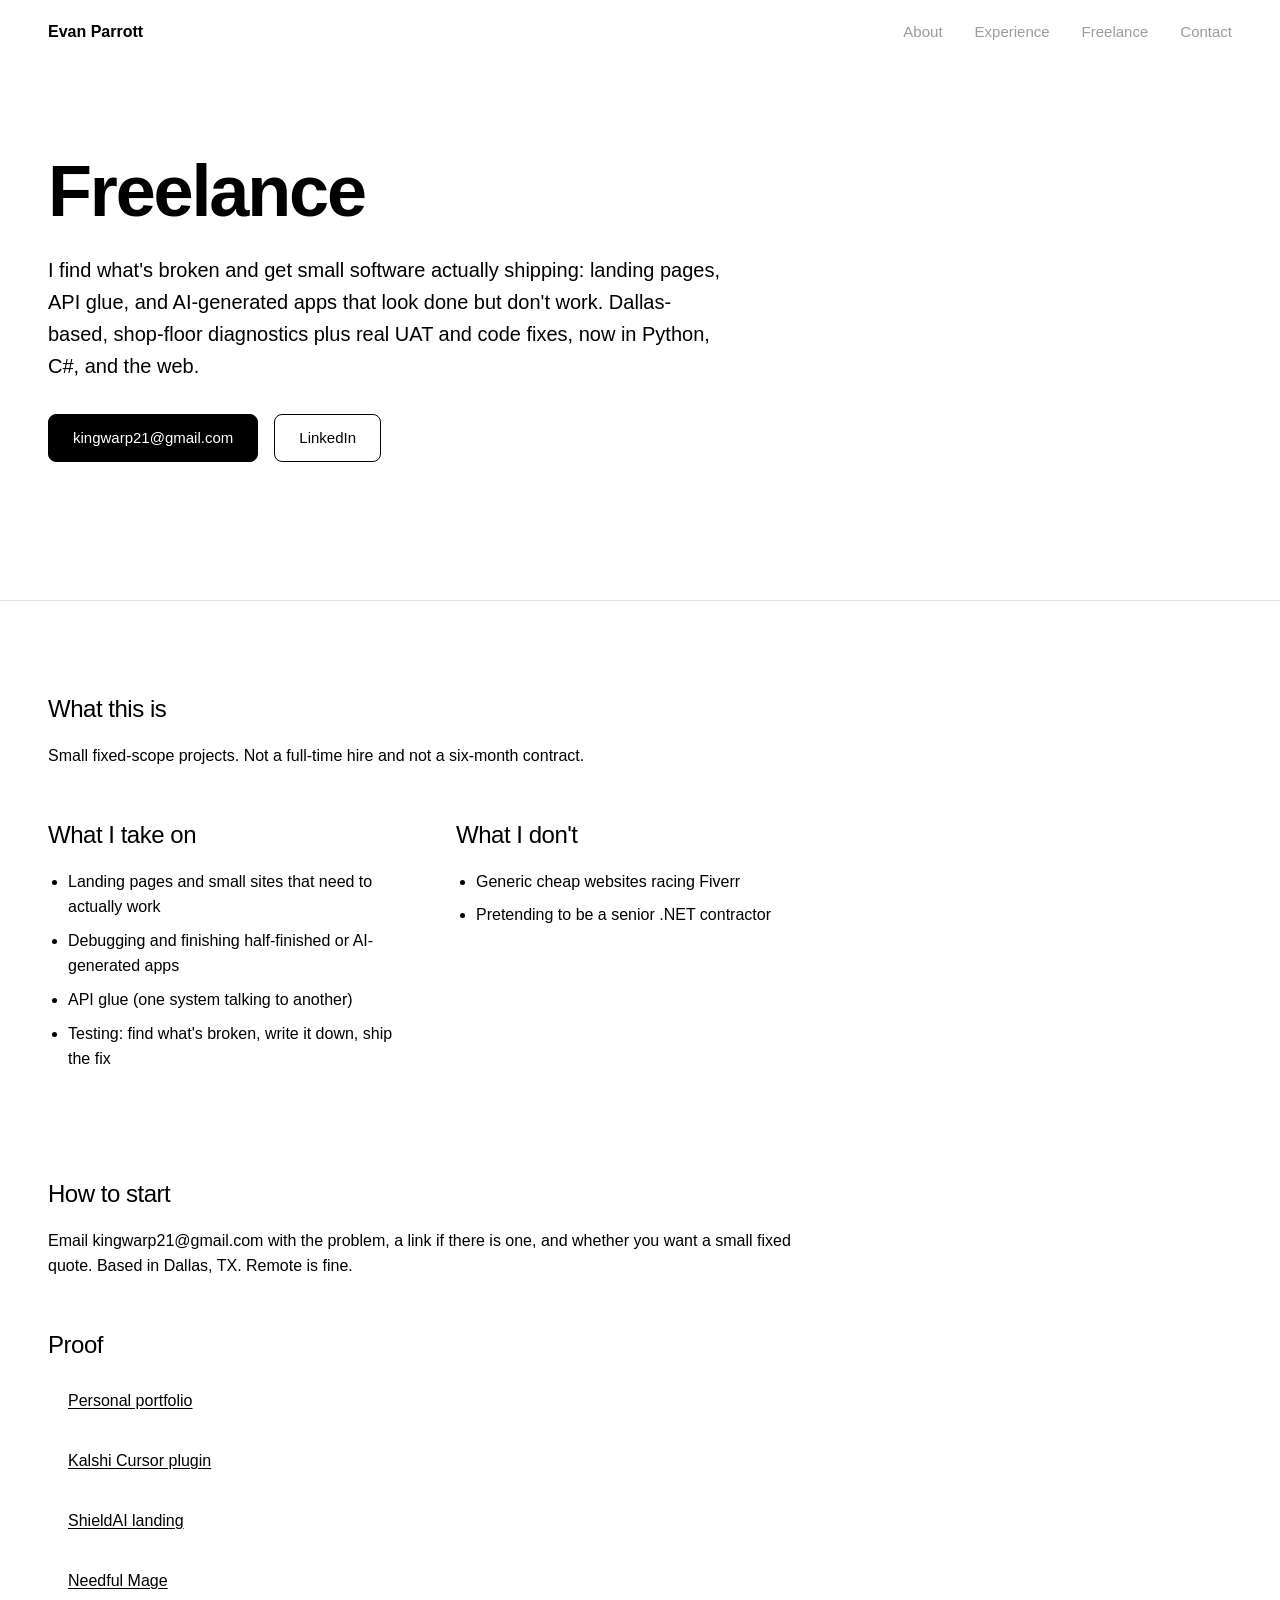
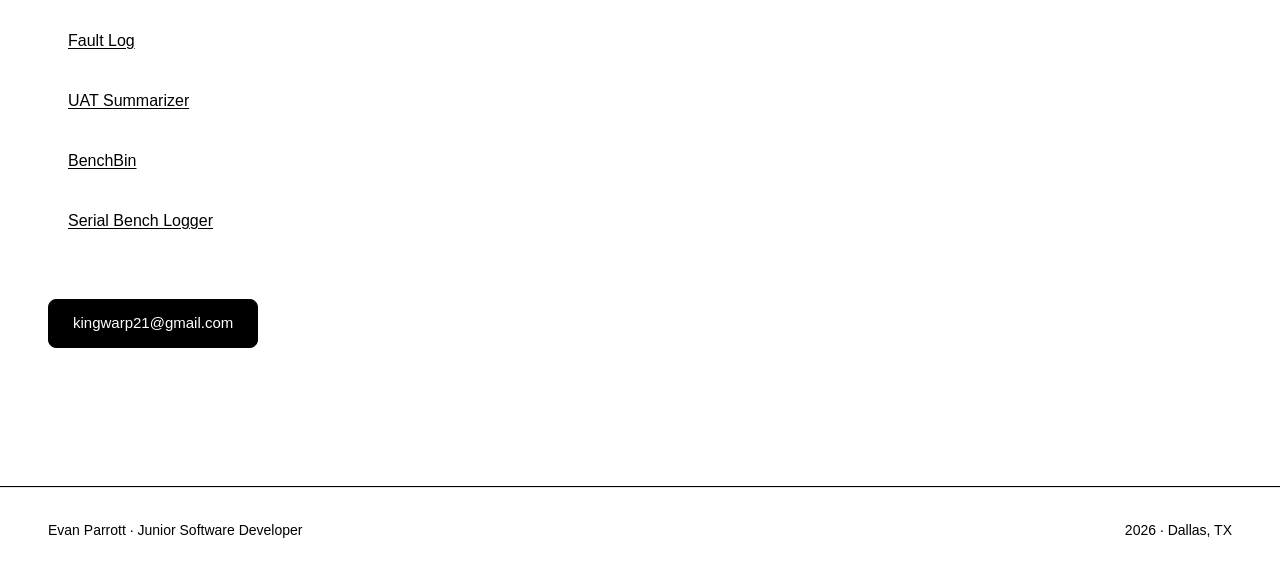
==== freelance/index.html @ e4a86ba3 "Add Serial Bench Logger to the work grid Source-only Python serial/CSV logger, no hosted demo." ====
<!DOCTYPE html>
<html lang="en">
<head>
  <meta charset="utf-8">
  <meta name="viewport" content="width=device-width, initial-scale=1">
  <title>Freelance — Evan Parrott</title>
  <meta name="description" content="Small fixed-scope freelance: landing pages, API glue, and finishing AI-generated apps that look done but don't work. Dallas, TX. Email kingwarp21@gmail.com.">
  <meta name="author" content="Evan Parrott">
  <meta name="theme-color" content="#0a0a0a">

  <meta property="og:title" content="Freelance — Evan Parrott">
  <meta property="og:description" content="I find what's broken and get small software actually shipping: landing pages, API glue, and AI-generated apps that look done but don't work.">
  <meta property="og:type" content="website">
  <meta property="og:url" content="https://evan-thedev.github.io/freelance/">
  <meta property="og:image" content="https://evan-thedev.github.io/assets/og-image.png">
  <meta property="og:locale" content="en_US">

  <meta name="twitter:card" content="summary_large_image">
  <meta name="twitter:title" content="Freelance — Evan Parrott">
  <meta name="twitter:description" content="Small fixed-scope projects. Landing pages, API glue, finishing AI-generated apps. Dallas, TX.">
  <meta name="twitter:image" content="https://evan-thedev.github.io/assets/og-image.png">

  <link rel="icon" href="/assets/favicon.svg" type="image/svg+xml">
  <link rel="canonical" href="https://evan-thedev.github.io/freelance/">
  <link rel="stylesheet" href="/css/styles.css">
</head>
<body class="page-freelance">
  <a class="skip-link" href="#main">Skip to content</a>

  <header class="site-header">
    <div class="header-inner">
      <a class="wordmark" href="/" aria-label="Evan Parrott, home">Evan Parrott</a>

      <button class="nav-toggle" type="button" aria-expanded="false" aria-controls="site-nav" aria-label="Open menu">
        <span class="nav-toggle-bars" aria-hidden="true"></span>
      </button>

      <nav class="site-nav" id="site-nav" aria-label="Primary">
        <ul>
          <li><a href="/#about">About</a></li>
          <li><a href="/#experience">Experience</a></li>
          <li><a href="/freelance/" aria-current="page">Freelance</a></li>
          <li><a href="/#contact">Contact</a></li>
        </ul>
      </nav>
    </div>
  </header>

  <main id="main">
    <section class="hero" aria-labelledby="freelance-title">
      <div class="hero-inner">
        <h1 id="freelance-title">Freelance</h1>
        <p class="freelance-intro">I find what's broken and get small software actually shipping: landing pages, API glue, and AI-generated apps that look done but don't work. Dallas-based, shop-floor diagnostics plus real UAT and code fixes, now in Python, C#, and the web.</p>
        <div class="freelance-cta">
          <a class="freelance-btn freelance-btn-primary" href="mailto:kingwarp21@gmail.com">kingwarp21@gmail.com</a>
          <a class="freelance-btn freelance-btn-secondary" href="https://www.linkedin.com/in/evan-parrott-619191233">LinkedIn</a>
        </div>
      </div>
    </section>

    <section class="section">
      <div class="section-inner">
        <div class="freelance-content">
          <div class="freelance-section">
            <h2>What this is</h2>
            <p>Small fixed-scope projects. Not a full-time hire and not a six-month contract.</p>
          </div>

          <div class="freelance-grid">
            <div class="freelance-section">
              <h2>What I take on</h2>
              <ul>
                <li>Landing pages and small sites that need to actually work</li>
                <li>Debugging and finishing half-finished or AI-generated apps</li>
                <li>API glue (one system talking to another)</li>
                <li>Testing: find what's broken, write it down, ship the fix</li>
              </ul>
            </div>

            <div class="freelance-section">
              <h2>What I don't</h2>
              <ul>
                <li>Generic cheap websites racing Fiverr</li>
                <li>Pretending to be a senior .NET contractor</li>
              </ul>
            </div>
          </div>

          <div class="freelance-section">
            <h2>How to start</h2>
            <p>Email <a href="mailto:kingwarp21@gmail.com">kingwarp21@gmail.com</a> with the problem, a link if there is one, and whether you want a small fixed quote. Based in Dallas, TX. Remote is fine.</p>
          </div>

          <div class="freelance-section">
            <h2>Proof</h2>
            <ul class="proof-list">
              <li><a href="/">Personal portfolio</a></li>
              <li><a href="https://github.com/evan-thedev/kalshi">Kalshi Cursor plugin</a></li>
              <li><a href="https://shieldai-landing.vercel.app">ShieldAI landing</a></li>
              <li><a href="https://evan-thedev.github.io/needful-mage/">Needful Mage</a></li>
              <li><a href="https://github.com/evan-thedev/fault-log">Fault Log</a></li>
              <li><a href="https://github.com/evan-thedev/uat-summarizer">UAT Summarizer</a></li>
              <li><a href="https://github.com/evan-thedev/benchbin">BenchBin</a></li>
              <li><a href="https://github.com/evan-thedev/serial-bench-logger">Serial Bench Logger</a></li>
            </ul>
          </div>

          <div class="freelance-cta">
            <a class="freelance-btn freelance-btn-primary" href="mailto:kingwarp21@gmail.com">kingwarp21@gmail.com</a>
          </div>
        </div>
      </div>
    </section>
  </main>

  <footer class="site-footer">
    <div class="footer-inner">
      <p>Evan Parrott · Junior Software Developer</p>
      <p><span id="year">2026</span> · Dallas, TX</p>
    </div>
  </footer>

  <script src="/js/main.js" defer></script>
</body>
</html>
---- css/styles.css ----
/* Evan Parrott — oh.studio-inspired aesthetic
   Editorial quiet, white space, clean typography */

:root {
  --black: #000000;
  --gray: #9C9C9C;
  --white: #ffffff;
  --off-white: #fafafa;
  --max: 90rem;
  --gutter: clamp(1.5rem, 5vw, 3rem);
  --sans: -apple-system, BlinkMacSystemFont, "Helvetica Neue", "Segoe UI", Arial, sans-serif;
  --ease: cubic-bezier(0.22, 1, 0.36, 1);
  --header-h: 4rem;
}

*,
*::before,
*::after {
  box-sizing: border-box;
}

html {
  scroll-behavior: smooth;
}

body {
  margin: 0;
  min-height: 100vh;
  font-family: var(--sans);
  font-size: 1rem;
  line-height: 1.5;
  color: var(--black);
  background: var(--white);
  -webkit-font-smoothing: antialiased;
  -moz-osx-font-smoothing: grayscale;
}

img {
  max-width: 100%;
  height: auto;
}

a {
  color: inherit;
  text-decoration: none;
}

:focus {
  outline: none;
}

:focus-visible {
  outline: 2px solid var(--black);
  outline-offset: 4px;
}

.skip-link {
  position: absolute;
  left: var(--gutter);
  top: -100px;
  z-index: 1000;
  padding: 0.75rem 1.25rem;
  background: var(--black);
  color: var(--white);
  font-weight: 600;
  text-decoration: none;
}

.skip-link:focus {
  top: 1rem;
}

.visually-hidden {
  position: absolute;
  width: 1px;
  height: 1px;
  padding: 0;
  margin: -1px;
  overflow: hidden;
  clip: rect(0, 0, 0, 0);
  white-space: nowrap;
  border: 0;
}

/* Header */
.site-header {
  position: fixed;
  top: 0;
  left: 0;
  right: 0;
  z-index: 50;
  height: var(--header-h);
  background: var(--white);
}

.header-inner {
  display: flex;
  align-items: center;
  justify-content: space-between;
  gap: 2rem;
  max-width: var(--max);
  height: 100%;
  margin-inline: auto;
  padding-inline: var(--gutter);
}

.wordmark {
  font-size: 1rem;
  font-weight: 600;
  color: var(--black);
  min-height: 44px;
  display: inline-flex;
  align-items: center;
}

.wordmark:hover {
  opacity: 0.6;
}

.site-nav ul {
  display: flex;
  gap: 2rem;
  list-style: none;
  margin: 0;
  padding: 0;
}

.site-nav a {
  display: inline-flex;
  align-items: center;
  min-height: 44px;
  font-size: 0.9375rem;
  color: var(--gray);
  transition: color 0.2s var(--ease);
}

.site-nav a:hover,
.site-nav a[aria-current="location"] {
  color: var(--black);
}

.nav-toggle {
  display: none;
  width: 44px;
  height: 44px;
  padding: 0;
  border: none;
  background: transparent;
  color: var(--black);
  cursor: pointer;
}

.nav-toggle-bars,
.nav-toggle-bars::before,
.nav-toggle-bars::after {
  display: block;
  width: 18px;
  height: 2px;
  background: currentColor;
  margin: 0 auto;
  position: relative;
  transition: transform 0.2s var(--ease), opacity 0.2s;
}

.nav-toggle-bars::before,
.nav-toggle-bars::after {
  content: "";
  position: absolute;
  left: 0;
}

.nav-toggle-bars::before {
  top: -6px;
}

.nav-toggle-bars::after {
  top: 6px;
}

.nav-toggle[aria-expanded="true"] .nav-toggle-bars {
  background: transparent;
}

.nav-toggle[aria-expanded="true"] .nav-toggle-bars::before {
  top: 0;
  transform: rotate(45deg);
}

.nav-toggle[aria-expanded="true"] .nav-toggle-bars::after {
  top: 0;
  transform: rotate(-45deg);
}

/* Hero */
.hero {
  margin-top: var(--header-h);
  padding: clamp(5rem, 15vh, 10rem) 0 clamp(8rem, 20vh, 16rem);
}

.hero-inner {
  max-width: var(--max);
  margin-inline: auto;
  padding-inline: var(--gutter);
}

h1 {
  margin: 0;
  font-size: clamp(3.5rem, 8vw, 7rem);
  font-weight: 700;
  line-height: 1.05;
  letter-spacing: -0.03em;
  color: var(--black);
}

.hero-line {
  display: block;
}

/* Work section */
.work {
  padding: 0 0 clamp(8rem, 20vh, 16rem);
}

.work-inner {
  max-width: var(--max);
  margin-inline: auto;
  padding-inline: var(--gutter);
}

.work-grid {
  display: grid;
  grid-template-columns: repeat(2, 1fr);
  gap: clamp(2rem, 4vw, 4rem);
}

.work-item {
  background: transparent;
}

.work-tile {
  display: flex;
  flex-direction: column;
  min-height: 100%;
  transition: opacity 0.2s var(--ease);
}

.work-tile:hover {
  opacity: 0.7;
}

.work-tile-label {
  margin-bottom: 1.25rem;
}

.work-tile-label h3 {
  margin: 0 0 0.25rem;
  font-size: 1.25rem;
  font-weight: 700;
  letter-spacing: -0.01em;
  color: var(--black);
}

.work-tile-label p {
  margin: 0;
  font-size: 1rem;
  color: var(--gray);
}

.work-tile-visual {
  flex: 1;
  min-height: 20rem;
  display: flex;
  align-items: center;
  justify-content: center;
  position: relative;
  border-radius: 12px;
  overflow: hidden;
}

.work-tile-typo {
  background: var(--off-white);
}

.work-typo-text {
  font-size: clamp(2rem, 4vw, 3.5rem);
  font-weight: 700;
  letter-spacing: -0.02em;
  color: var(--black);
  opacity: 0.8;
}

.work-tile-live {
  background: linear-gradient(135deg, var(--off-white) 0%, #f0f0f0 100%);
}

.work-live-badge {
  font-size: 0.875rem;
  font-weight: 600;
  text-transform: uppercase;
  letter-spacing: 0.05em;
  color: var(--gray);
}

.work-tile-actions {
  display: flex;
  gap: 0.75rem;
  margin-top: 1.25rem;
}

.work-btn {
  flex: 1;
  display: inline-flex;
  align-items: center;
  justify-content: center;
  min-height: 44px;
  padding: 0.875rem 1.5rem;
  font-size: 0.9375rem;
  font-weight: 600;
  border-radius: 8px;
  transition: opacity 0.2s var(--ease);
}

.work-btn:hover {
  opacity: 0.7;
}

.work-btn-primary {
  background: var(--black);
  color: var(--white);
}

.work-btn-secondary {
  background: var(--off-white);
  color: var(--black);
}

/* Sections */
.section {
  padding: clamp(4rem, 10vh, 8rem) 0;
  border-top: 1px solid #e5e5e5;
}

.section-inner {
  max-width: var(--max);
  margin-inline: auto;
  padding-inline: var(--gutter);
}

h2 {
  margin: 0 0 3rem;
  font-size: clamp(2rem, 4vw, 3rem);
  font-weight: 700;
  letter-spacing: -0.02em;
  color: var(--black);
}

/* About */
.about-content {
  display: grid;
  grid-template-columns: 2fr 1fr;
  gap: clamp(3rem, 6vw, 6rem);
}

.about-main {
  max-width: 48rem;
}

.about-main p {
  margin: 0 0 1.5rem;
  font-size: 1.125rem;
  line-height: 1.7;
  color: var(--black);
}

.about-main p:last-child {
  margin-bottom: 0;
}

.about-side {
  display: flex;
  flex-direction: column;
  gap: 2rem;
}

.about-detail h3 {
  margin: 0 0 0.75rem;
  font-size: 0.875rem;
  font-weight: 700;
  text-transform: uppercase;
  letter-spacing: 0.05em;
  color: var(--gray);
}

.about-detail p {
  margin: 0;
  font-size: 0.9375rem;
  line-height: 1.6;
  color: var(--black);
}

/* Experience */
.experience-list {
  display: flex;
  flex-direction: column;
  gap: 3rem;
  max-width: 48rem;
}

.job-header {
  margin-bottom: 0.75rem;
}

.job h3 {
  margin: 0 0 0.25rem;
  font-size: 1.5rem;
  font-weight: 700;
  letter-spacing: -0.01em;
  color: var(--black);
}

.job-meta {
  margin: 0;
  font-size: 0.9375rem;
  font-weight: 600;
  color: var(--gray);
}

.job-when {
  margin: 0.5rem 0 0;
  font-size: 0.875rem;
  color: var(--gray);
}

.job p {
  margin: 0;
  font-size: 1rem;
  line-height: 1.6;
  color: var(--black);
}

/* Contact */
.contact-content {
  max-width: 48rem;
}

.contact-intro {
  margin: 0 0 2rem;
  font-size: 1.125rem;
  line-height: 1.7;
  color: var(--black);
}

.contact-links {
  display: flex;
  flex-wrap: wrap;
  gap: 0.75rem;
}

.contact-link {
  display: inline-flex;
  align-items: center;
  justify-content: center;
  min-height: 44px;
  padding: 0.75rem 1.5rem;
  font-size: 0.9375rem;
  font-weight: 600;
  border-radius: 8px;
  transition: opacity 0.2s var(--ease);
}

.contact-link:hover {
  opacity: 0.7;
}

.contact-link-primary {
  background: var(--black);
  color: var(--white);
}

.contact-link:not(.contact-link-primary) {
  background: var(--off-white);
  color: var(--black);
}

/* Footer */
.site-footer {
  padding: 3rem 0;
  border-top: 1px solid #e5e5e5;
}

.footer-inner {
  max-width: var(--max);
  margin-inline: auto;
  padding-inline: var(--gutter);
  display: flex;
  flex-wrap: wrap;
  justify-content: space-between;
  gap: 1rem;
  font-size: 0.875rem;
  color: var(--gray);
}

.footer-inner p {
  margin: 0;
}

/* Mobile */
@media (max-width: 900px) {
  .work-grid {
    grid-template-columns: 1fr;
  }

  .about-content,
  .about-side {
    grid-template-columns: 1fr;
  }
}

@media (max-width: 720px) {
  h1 {
    font-size: clamp(2.5rem, 12vw, 4rem);
  }

  .nav-toggle {
    display: grid;
    place-items: center;
  }

  .site-nav {
    position: fixed;
    inset: var(--header-h) 0 auto 0;
    background: var(--white);
    border-bottom: 1px solid #e5e5e5;
    transform: translateY(-100%);
    opacity: 0;
    pointer-events: none;
    transition: transform 0.3s var(--ease), opacity 0.3s;
  }

  .site-nav.is-open {
    transform: none;
    opacity: 1;
    pointer-events: auto;
  }

  .site-nav ul {
    flex-direction: column;
    padding: 1.5rem var(--gutter);
    gap: 0;
  }

  .site-nav a {
    width: 100%;
    min-height: 48px;
    padding: 0.75rem 0;
    border-bottom: 1px solid #e5e5e5;
  }

  body.nav-open {
    overflow: hidden;
  }
}

@media (prefers-reduced-motion: reduce) {
  html {
    scroll-behavior: auto;
  }

  *,
  *::before,
  *::after {
    animation-duration: 0.01ms !important;
    animation-iteration-count: 1 !important;
    transition-duration: 0.01ms !important;
    scroll-behavior: auto !important;
  }
}

/* Freelance page */
.page-freelance .hero {
  padding: clamp(3rem, 10vh, 6rem) 0 clamp(4rem, 12vh, 8rem);
}

.page-freelance h1 {
  font-size: clamp(2.5rem, 6vw, 4.5rem);
  margin-bottom: 1.5rem;
}

.freelance-intro {
  margin: 0 0 2rem;
  font-size: 1.25rem;
  line-height: 1.6;
  max-width: 42rem;
  color: var(--black);
}

.freelance-cta {
  display: flex;
  flex-wrap: wrap;
  gap: 0.75rem;
  margin-bottom: 3rem;
}

.freelance-btn {
  display: inline-flex;
  align-items: center;
  justify-content: center;
  min-height: 44px;
  padding: 0.75rem 1.5rem;
  font-size: 0.9375rem;
  font-weight: 600;
  border-radius: 8px;
  transition: opacity 0.2s var(--ease);
}

.freelance-btn:hover {
  opacity: 0.7;
}

.freelance-btn-primary {
  background: var(--black);
  color: var(--white);
}

.freelance-btn-secondary {
  background: var(--off-white);
  color: var(--black);
}

.freelance-content {
  max-width: 48rem;
}

.freelance-section {
  margin-bottom: 3rem;
}

.freelance-section h2 {
  margin: 0 0 1rem;
  font-size: 1.5rem;
  font-weight: 700;
}

.freelance-section p {
  margin: 0 0 1rem;
  font-size: 1rem;
  line-height: 1.6;
  color: var(--black);
}

.freelance-section ul {
  margin: 0;
  padding-left: 1.25rem;
}

.freelance-section li {
  margin-bottom: 0.5rem;
  line-height: 1.6;
}

.freelance-grid {
  display: grid;
  grid-template-columns: 1fr 1fr;
  gap: 3rem;
  margin-bottom: 3rem;
}

.proof-list {
  list-style: none;
  padding: 0;
  margin: 2rem 0 0;
  display: flex;
  flex-direction: column;
  gap: 0.5rem;
}

.proof-list a {
  display: inline-flex;
  min-height: 44px;
  align-items: center;
  text-decoration: underline;
  text-underline-offset: 2px;
  color: var(--black);
}

.proof-list a:hover {
  opacity: 0.6;
}

@media (max-width: 720px) {
  .freelance-grid {
    grid-template-columns: 1fr;
    gap: 2rem;
  }
}


/* Sections */
.section {
  padding: clamp(4rem, 10vh, 8rem) 0;
  border-bottom: 1px solid var(--black);
}

.section-inner {
  max-width: var(--max);
  margin-inline: auto;
  padding-inline: var(--gutter);
}

h2 {
  margin: 0 0 3rem;
  font-size: clamp(2rem, 4vw, 3rem);
  font-weight: 500;
  letter-spacing: -0.02em;
}

/* About */
.about-content {
  display: grid;
  grid-template-columns: 2fr 1fr;
  gap: clamp(3rem, 6vw, 6rem);
}

.about-main {
  max-width: 48rem;
}

.about-main p {
  margin: 0 0 1.5rem;
  font-size: 1.125rem;
  line-height: 1.7;
}

.about-main p:last-child {
  margin-bottom: 0;
}

.about-side {
  display: flex;
  flex-direction: column;
  gap: 2rem;
}

.about-detail h3 {
  margin: 0 0 0.75rem;
  font-size: 0.875rem;
  font-weight: 600;
  text-transform: uppercase;
  letter-spacing: 0.05em;
  color: var(--gray-600);
}

.about-detail p {
  margin: 0;
  font-size: 0.9375rem;
  line-height: 1.6;
}

/* Experience */
.experience-list {
  display: flex;
  flex-direction: column;
  gap: 3rem;
  max-width: 48rem;
}

.job-header {
  margin-bottom: 0.75rem;
}

.job h3 {
  margin: 0 0 0.25rem;
  font-size: 1.5rem;
  font-weight: 500;
  letter-spacing: -0.01em;
}

.job-meta {
  margin: 0;
  font-size: 0.9375rem;
  font-weight: 500;
  color: var(--gray-600);
}

.job-when {
  margin: 0.5rem 0 0;
  font-size: 0.875rem;
  color: var(--gray-400);
}

.job p {
  margin: 0;
  font-size: 1rem;
  line-height: 1.6;
}

/* Contact */
.contact-content {
  max-width: 48rem;
}

.contact-intro {
  margin: 0 0 2rem;
  font-size: 1.125rem;
  line-height: 1.7;
}

.contact-links {
  display: flex;
  flex-wrap: wrap;
  gap: 1rem;
}

.contact-link {
  display: inline-flex;
  align-items: center;
  justify-content: center;
  min-height: 44px;
  padding: 0.75rem 1.5rem;
  font-size: 0.9375rem;
  font-weight: 500;
  border: 1px solid var(--black);
  transition: background 0.2s var(--ease), color 0.2s;
}

.contact-link-primary {
  background: var(--black);
  color: var(--white);
}

.contact-link-primary:hover {
  background: var(--gray-900);
}

.contact-link:not(.contact-link-primary) {
  background: transparent;
  color: var(--black);
}

.contact-link:not(.contact-link-primary):hover {
  background: var(--off-white);
}

/* Footer */
.site-footer {
  padding: 2rem 0;
}

.footer-inner {
  max-width: var(--max);
  margin-inline: auto;
  padding-inline: var(--gutter);
  display: flex;
  flex-wrap: wrap;
  justify-content: space-between;
  gap: 1rem;
  font-size: 0.875rem;
  color: var(--gray-600);
}

.footer-inner p {
  margin: 0;
}

/* Mobile */
@media (max-width: 900px) {
  .work-grid {
    grid-template-columns: 1fr;
  }

  .about-content,
  .about-side {
    grid-template-columns: 1fr;
  }
}

@media (max-width: 720px) {
  h1 {
    font-size: clamp(2.5rem, 12vw, 4rem);
  }

  .nav-toggle {
    display: grid;
    place-items: center;
  }

  .site-nav {
    position: fixed;
    inset: var(--header-h) 0 auto 0;
    background: var(--white);
    border-bottom: 1px solid var(--black);
    transform: translateY(-100%);
    opacity: 0;
    pointer-events: none;
    transition: transform 0.3s var(--ease), opacity 0.3s;
  }

  .site-nav.is-open {
    transform: none;
    opacity: 1;
    pointer-events: auto;
  }

  .site-nav ul {
    flex-direction: column;
    padding: 1rem var(--gutter);
    gap: 0;
  }

  .site-nav a {
    width: 100%;
    min-height: 48px;
    border-bottom: 1px solid var(--gray-800);
  }

  body.nav-open {
    overflow: hidden;
  }
}

@media (prefers-reduced-motion: reduce) {
  html {
    scroll-behavior: auto;
  }

  *,
  *::before,
  *::after {
    animation-duration: 0.01ms !important;
    animation-iteration-count: 1 !important;
    transition-duration: 0.01ms !important;
    scroll-behavior: auto !important;
  }
}

/* Freelance page */
.page-freelance .hero {
  padding: clamp(3rem, 10vh, 6rem) 0;
}

.page-freelance h1 {
  font-size: clamp(2.5rem, 6vw, 4.5rem);
  margin-bottom: 1.5rem;
}

.freelance-intro {
  margin: 0 0 2rem;
  font-size: 1.25rem;
  line-height: 1.6;
  max-width: 42rem;
}

.freelance-cta {
  display: flex;
  flex-wrap: wrap;
  gap: 1rem;
  margin-bottom: 3rem;
}

.freelance-btn {
  display: inline-flex;
  align-items: center;
  justify-content: center;
  min-height: 44px;
  padding: 0.75rem 1.5rem;
  font-size: 0.9375rem;
  font-weight: 500;
  border: 1px solid var(--black);
  transition: background 0.2s var(--ease), color 0.2s;
}

.freelance-btn-primary {
  background: var(--black);
  color: var(--white);
}

.freelance-btn-primary:hover {
  background: var(--gray-900);
}

.freelance-btn-secondary {
  background: transparent;
  color: var(--black);
}

.freelance-btn-secondary:hover {
  background: var(--off-white);
}

.freelance-content {
  max-width: 48rem;
}

.freelance-section {
  margin-bottom: 3rem;
}

.freelance-section h2 {
  margin: 0 0 1rem;
  font-size: 1.5rem;
  font-weight: 500;
}

.freelance-section p {
  margin: 0 0 1rem;
  font-size: 1rem;
  line-height: 1.6;
}

.freelance-section ul {
  margin: 0;
  padding-left: 1.25rem;
}

.freelance-section li {
  margin-bottom: 0.5rem;
  line-height: 1.6;
}

.freelance-grid {
  display: grid;
  grid-template-columns: 1fr 1fr;
  gap: 3rem;
  margin-bottom: 3rem;
}

.proof-list {
  list-style: none;
  padding: 0;
  margin: 2rem 0 0;
  display: flex;
  flex-direction: column;
  gap: 0.5rem;
}

.proof-list a {
  display: inline-flex;
  min-height: 44px;
  align-items: center;
  text-decoration: underline;
  text-underline-offset: 2px;
}

.proof-list a:hover {
  opacity: 0.6;
}

@media (max-width: 720px) {
  .freelance-grid {
    grid-template-columns: 1fr;
    gap: 2rem;
  }
}
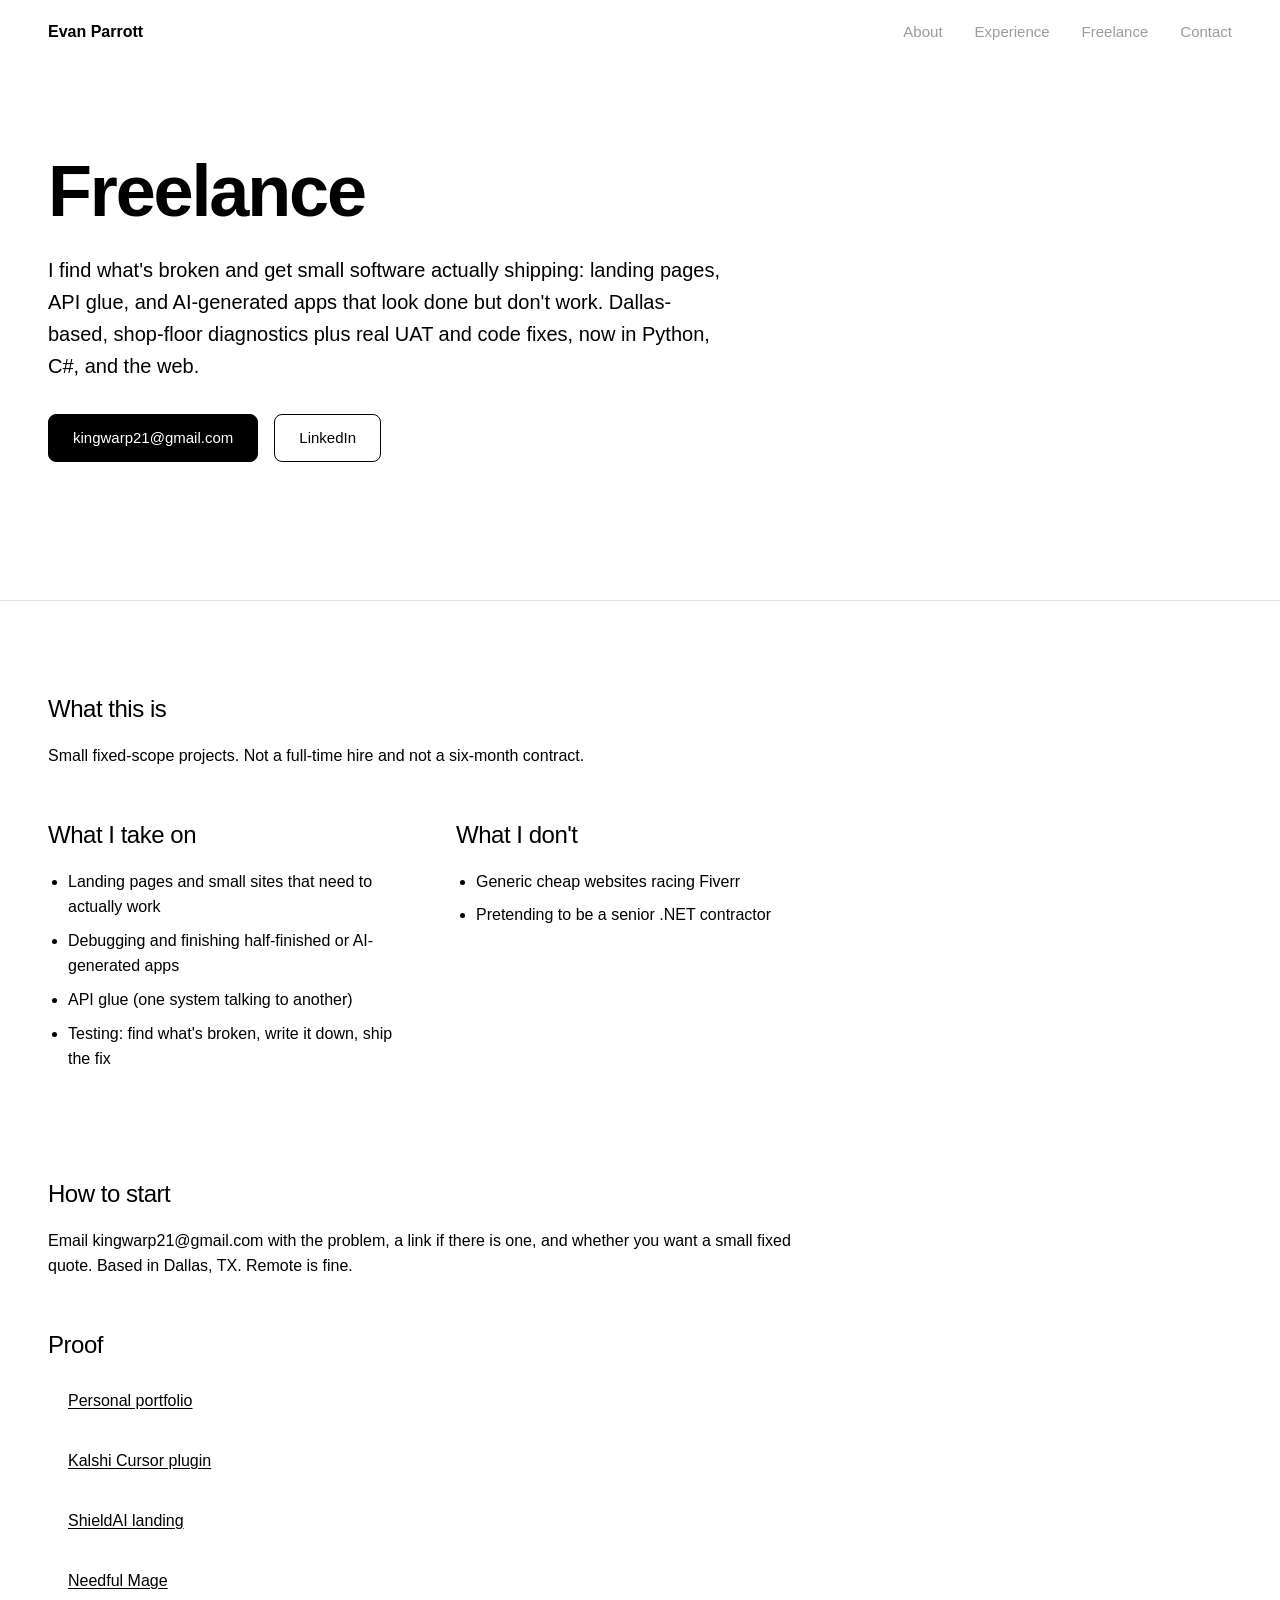
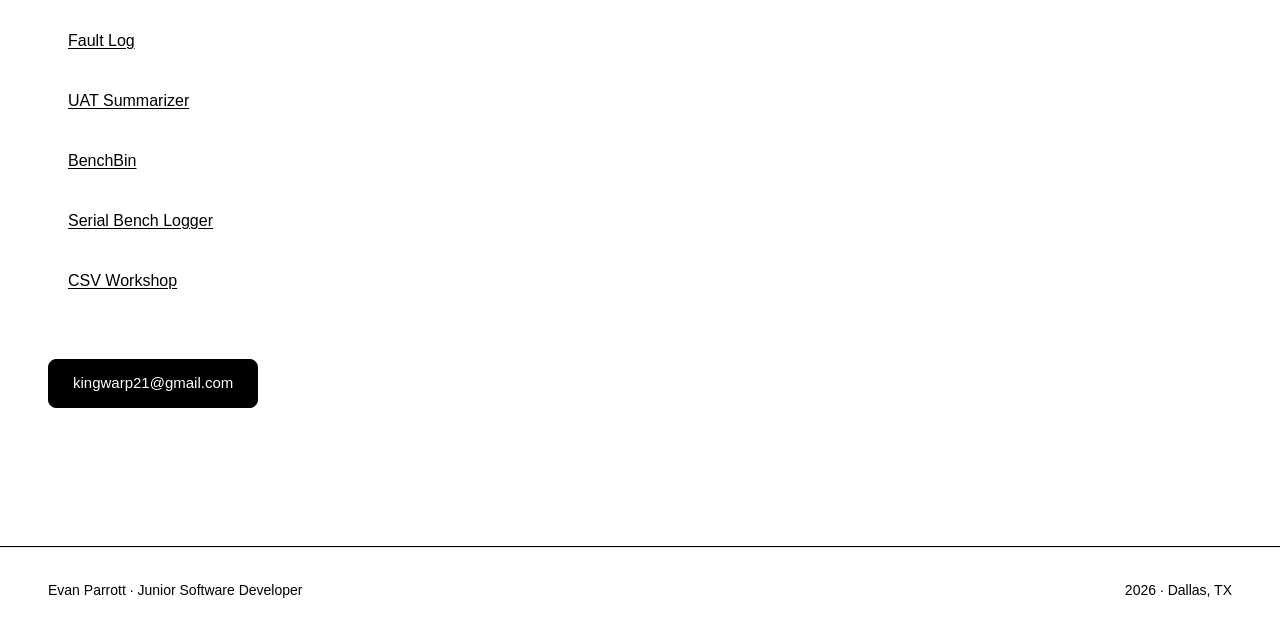
==== commit 4dbb12b0: "Add CSV Workshop with a live demo link Client-side HTML/JS viewer. Demo on GitHub Pages, source on G" ====
--- a/freelance/index.html
+++ b/freelance/index.html
@@ -102,6 +102,7 @@
               <li><a href="https://github.com/evan-thedev/uat-summarizer">UAT Summarizer</a></li>
               <li><a href="https://github.com/evan-thedev/benchbin">BenchBin</a></li>
               <li><a href="https://github.com/evan-thedev/serial-bench-logger">Serial Bench Logger</a></li>
+              <li><a href="https://evan-thedev.github.io/csv-workshop/">CSV Workshop</a></li>
             </ul>
           </div>
 
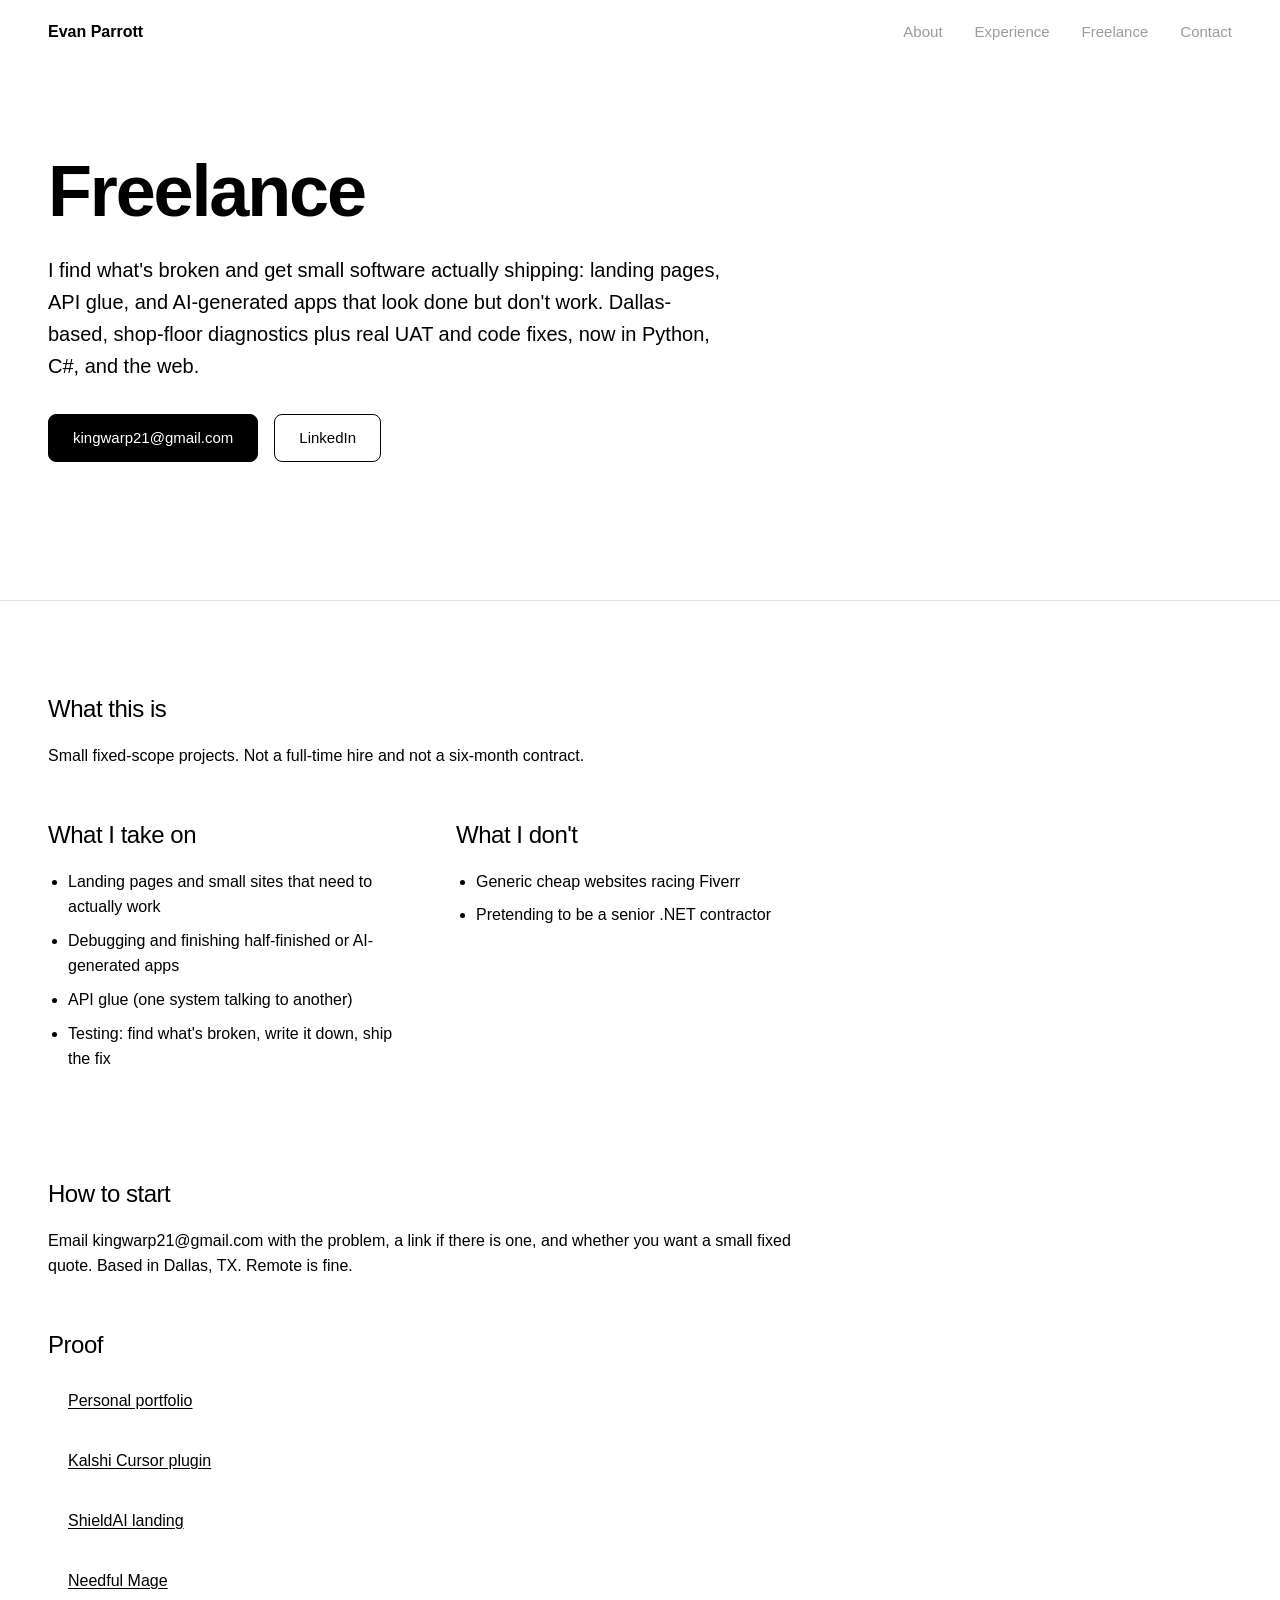
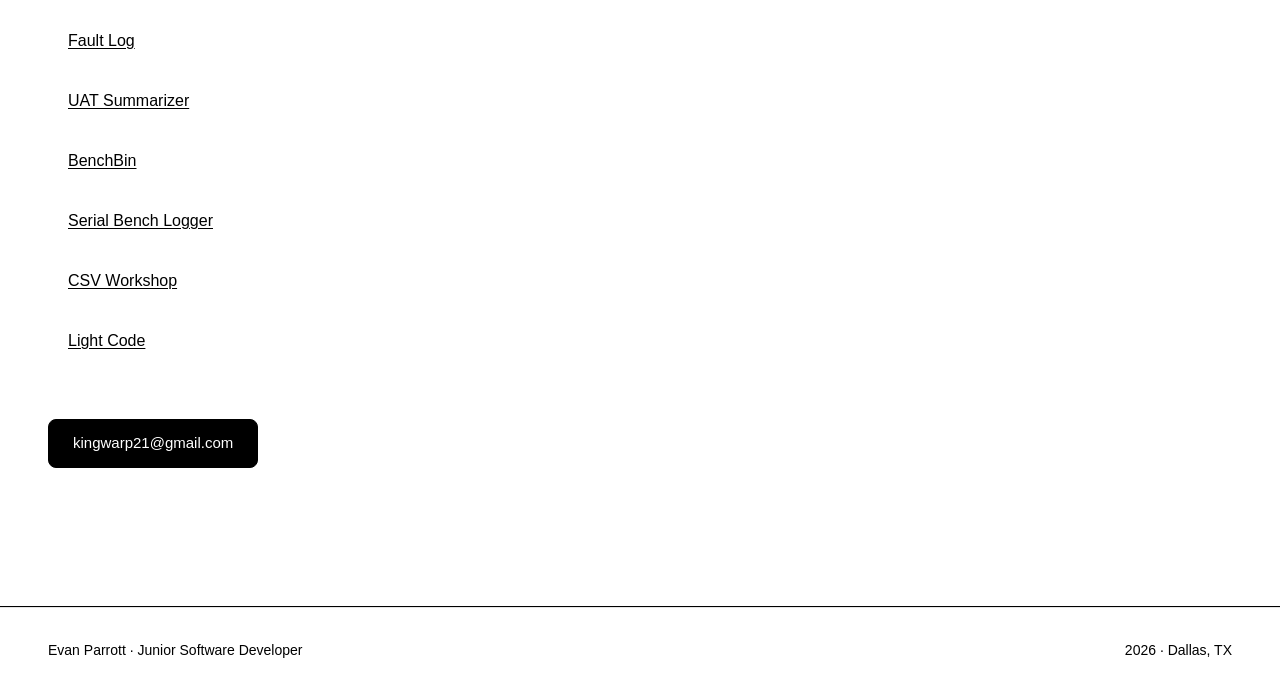
==== commit c816f6b6: "Add Light Code with Play and GitHub Mastermind-style color game. Play on Pages, source on GitHub." ====
--- a/freelance/index.html
+++ b/freelance/index.html
@@ -103,6 +103,7 @@
               <li><a href="https://github.com/evan-thedev/benchbin">BenchBin</a></li>
               <li><a href="https://github.com/evan-thedev/serial-bench-logger">Serial Bench Logger</a></li>
               <li><a href="https://evan-thedev.github.io/csv-workshop/">CSV Workshop</a></li>
+              <li><a href="https://evan-thedev.github.io/light-code/">Light Code</a></li>
             </ul>
           </div>
 
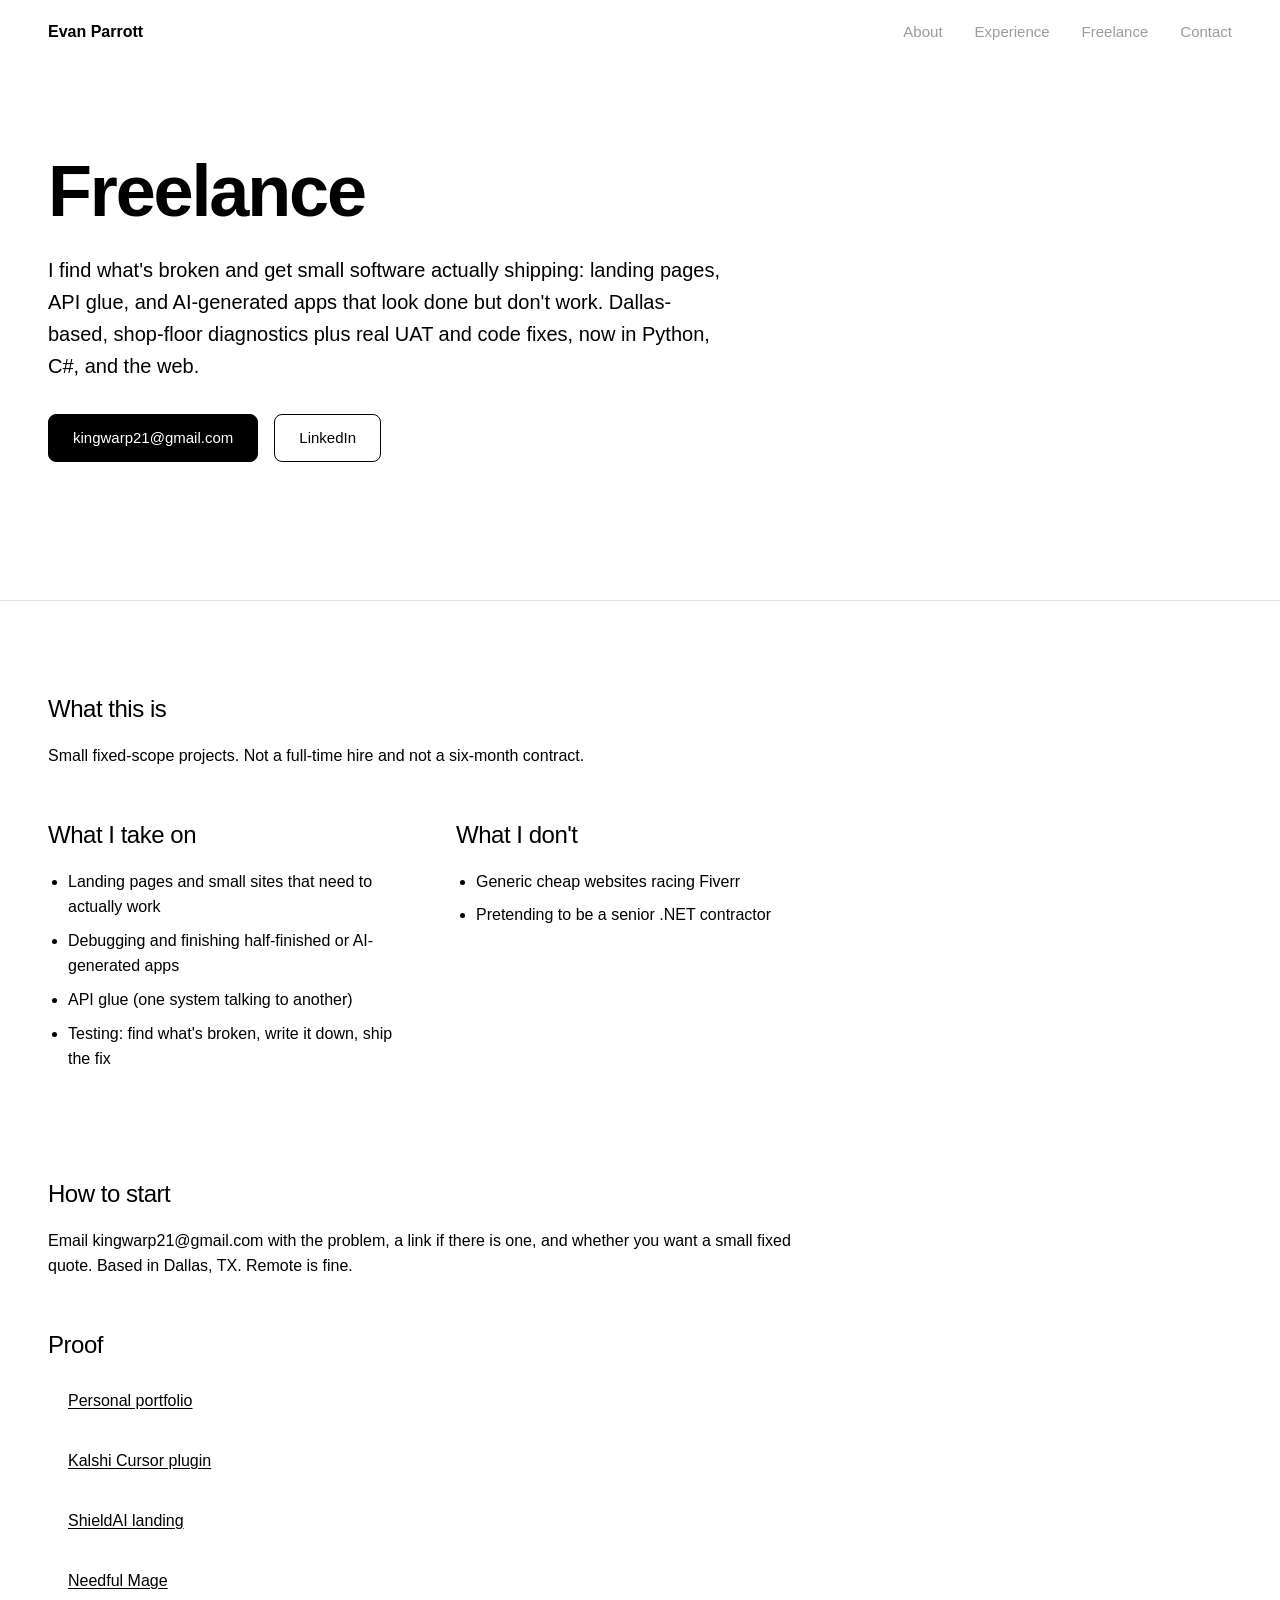
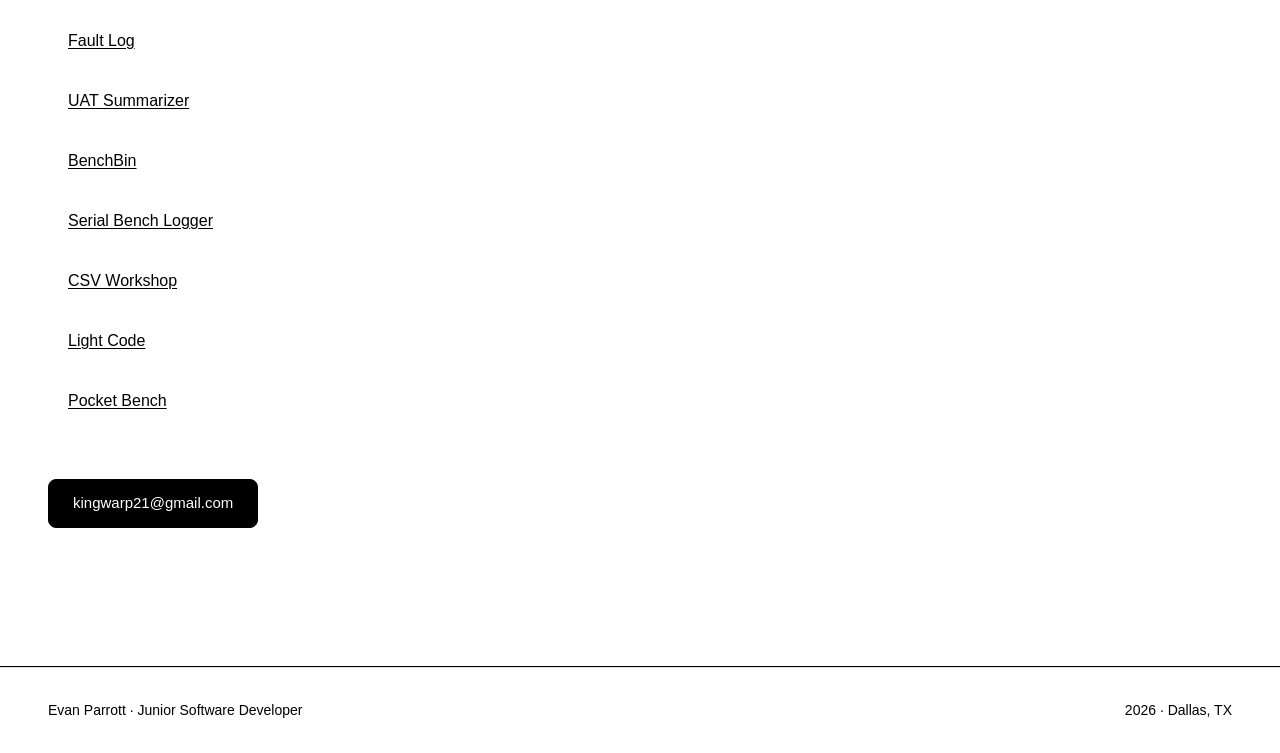
==== commit e56f69db: "Add Pocket Bench with Play and GitHub HTML/JS handheld. Play on Pages, source on GitHub." ====
--- a/freelance/index.html
+++ b/freelance/index.html
@@ -104,6 +104,7 @@
               <li><a href="https://github.com/evan-thedev/serial-bench-logger">Serial Bench Logger</a></li>
               <li><a href="https://evan-thedev.github.io/csv-workshop/">CSV Workshop</a></li>
               <li><a href="https://evan-thedev.github.io/light-code/">Light Code</a></li>
+              <li><a href="https://evan-thedev.github.io/pocket-bench/">Pocket Bench</a></li>
             </ul>
           </div>
 
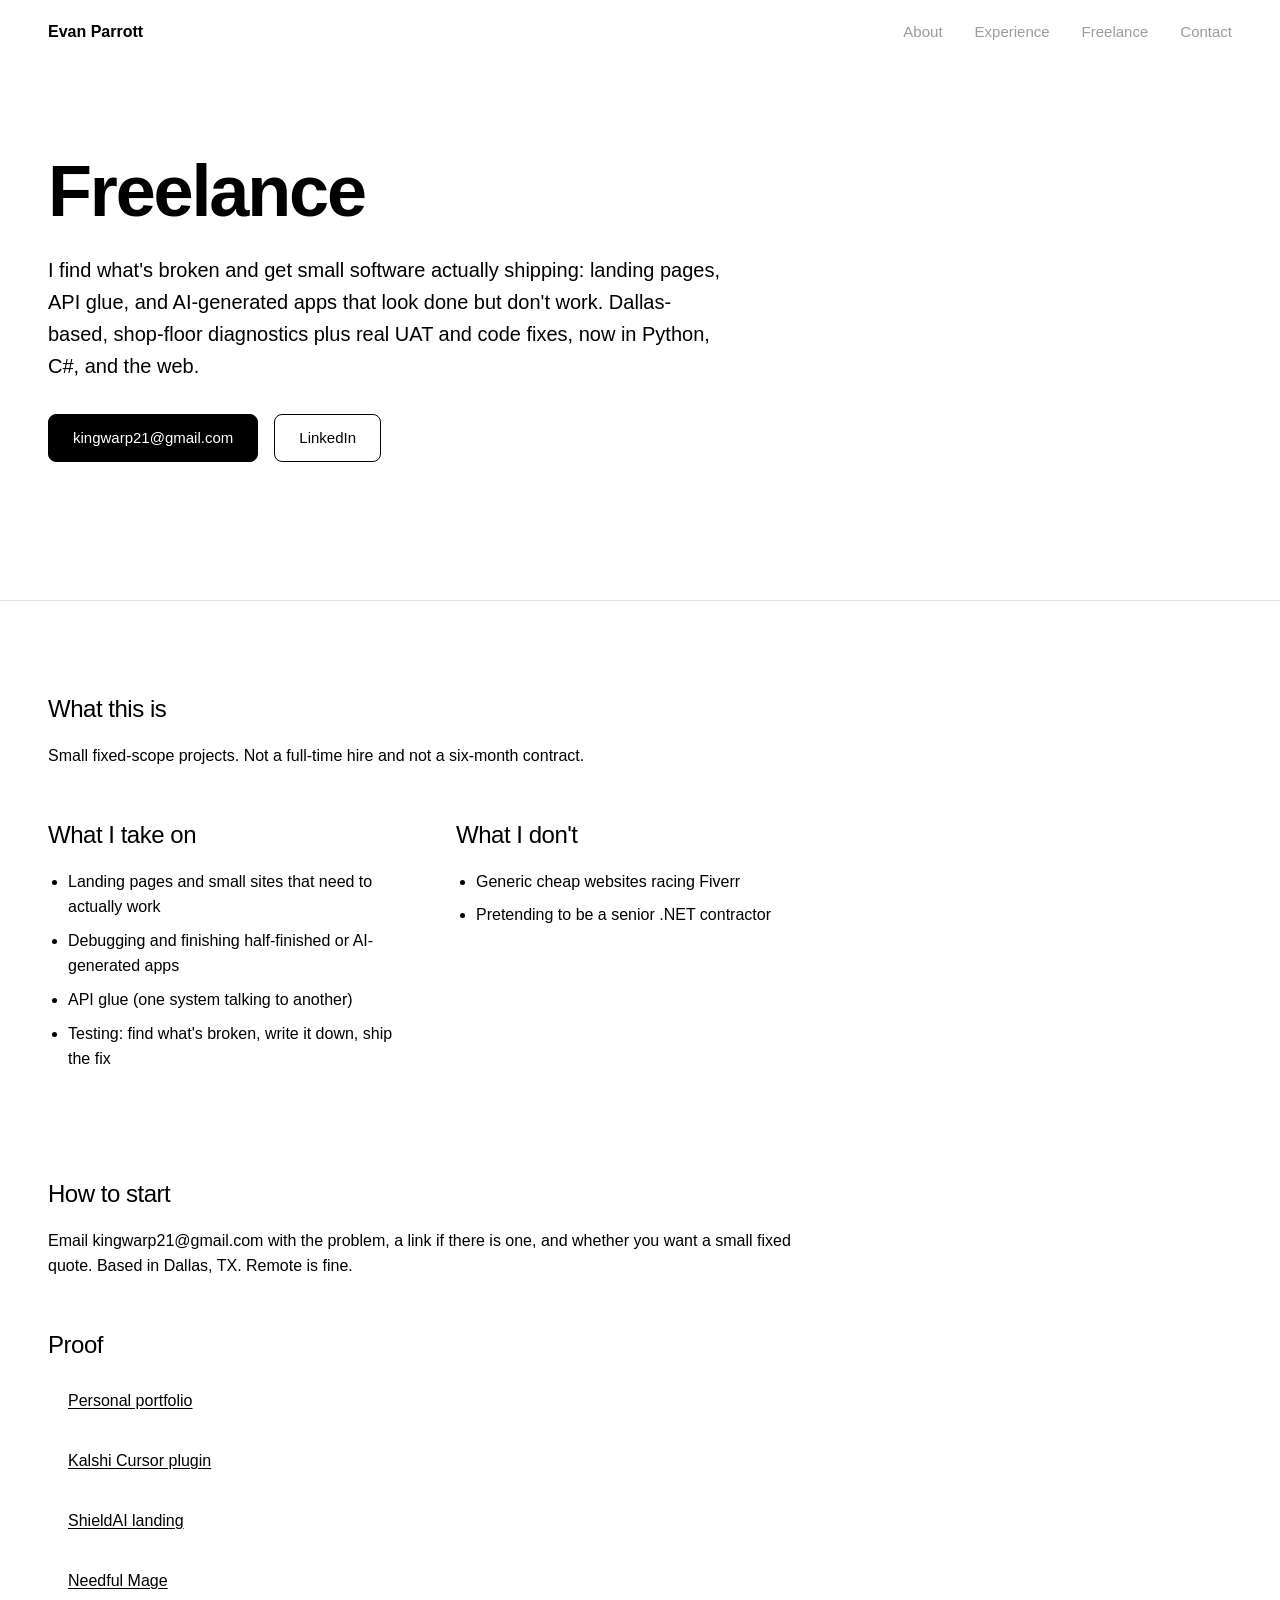
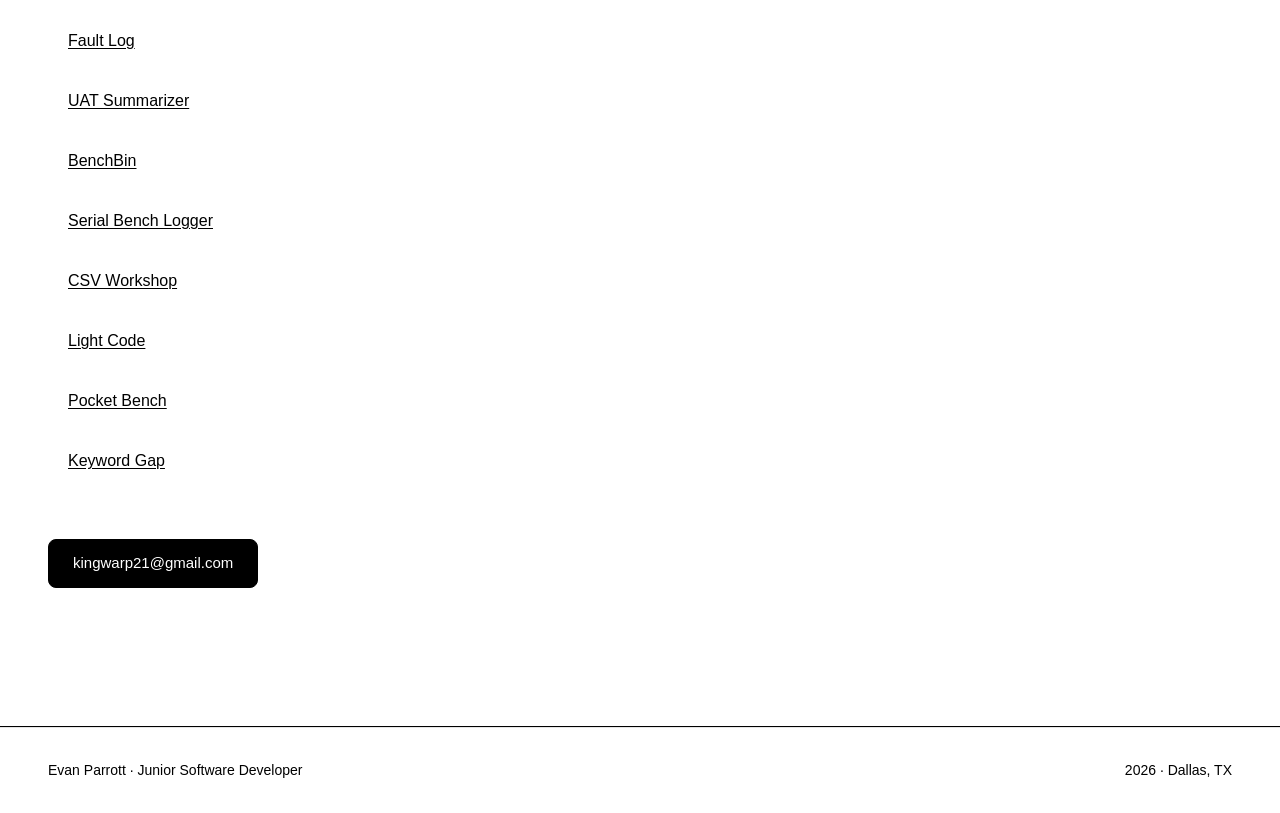
==== commit 5ad2fce4: "Add Keyword Gap with a live demo link Local resume vs JD overlap. Demo on Pages, source on GitHub." ====
--- a/freelance/index.html
+++ b/freelance/index.html
@@ -105,6 +105,7 @@
               <li><a href="https://evan-thedev.github.io/csv-workshop/">CSV Workshop</a></li>
               <li><a href="https://evan-thedev.github.io/light-code/">Light Code</a></li>
               <li><a href="https://evan-thedev.github.io/pocket-bench/">Pocket Bench</a></li>
+              <li><a href="https://evan-thedev.github.io/keyword-gap/">Keyword Gap</a></li>
             </ul>
           </div>
 
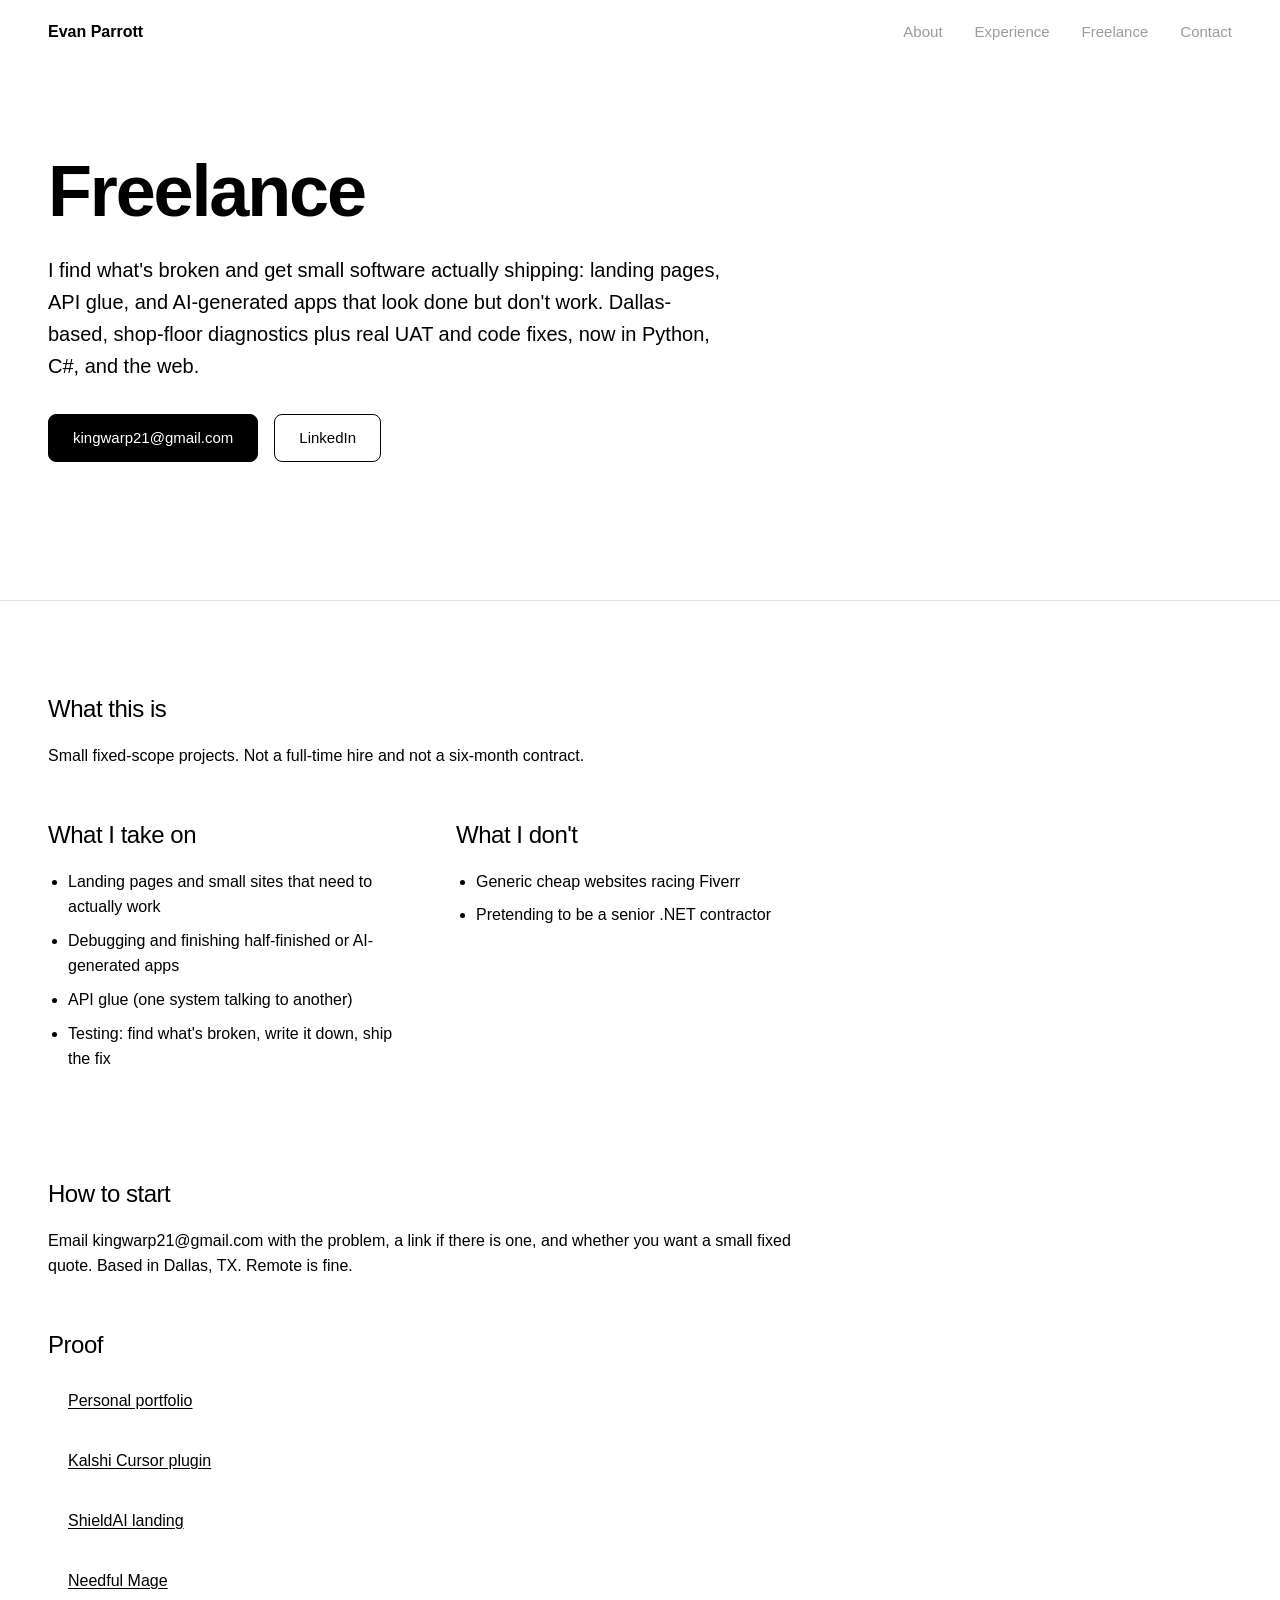
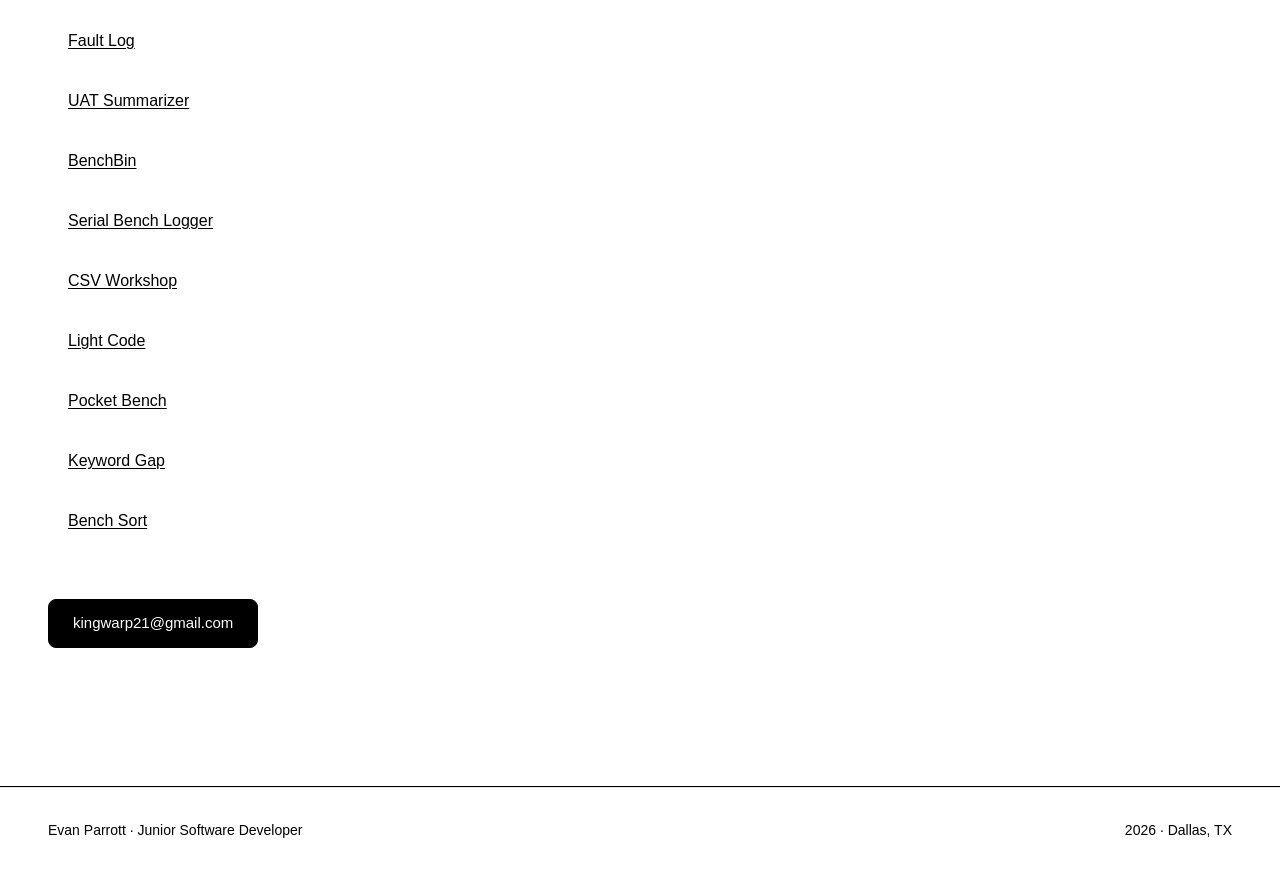
==== commit 80ff3862: "Add Bench Sort with a live Play link" ====
--- a/freelance/index.html
+++ b/freelance/index.html
@@ -106,6 +106,7 @@
               <li><a href="https://evan-thedev.github.io/light-code/">Light Code</a></li>
               <li><a href="https://evan-thedev.github.io/pocket-bench/">Pocket Bench</a></li>
               <li><a href="https://evan-thedev.github.io/keyword-gap/">Keyword Gap</a></li>
+              <li><a href="https://evan-thedev.github.io/bench-sort/">Bench Sort</a></li>
             </ul>
           </div>
 
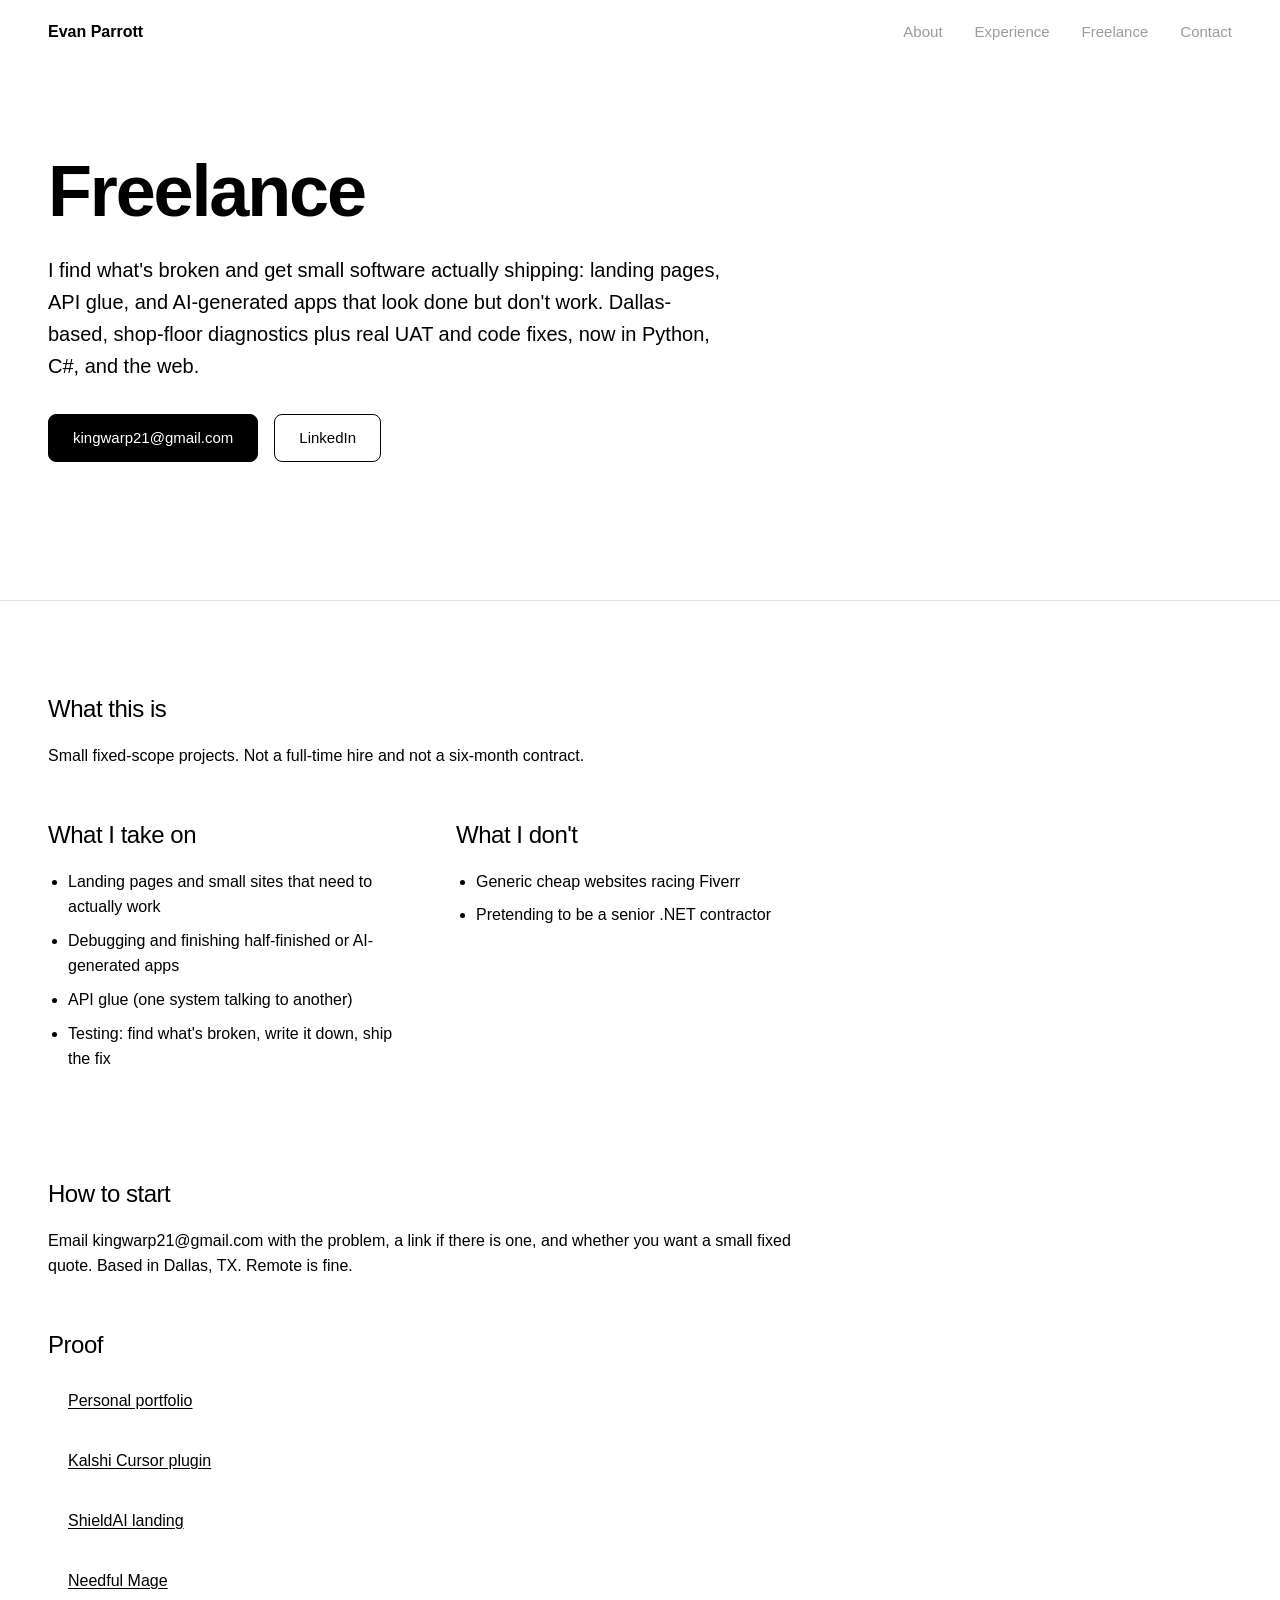
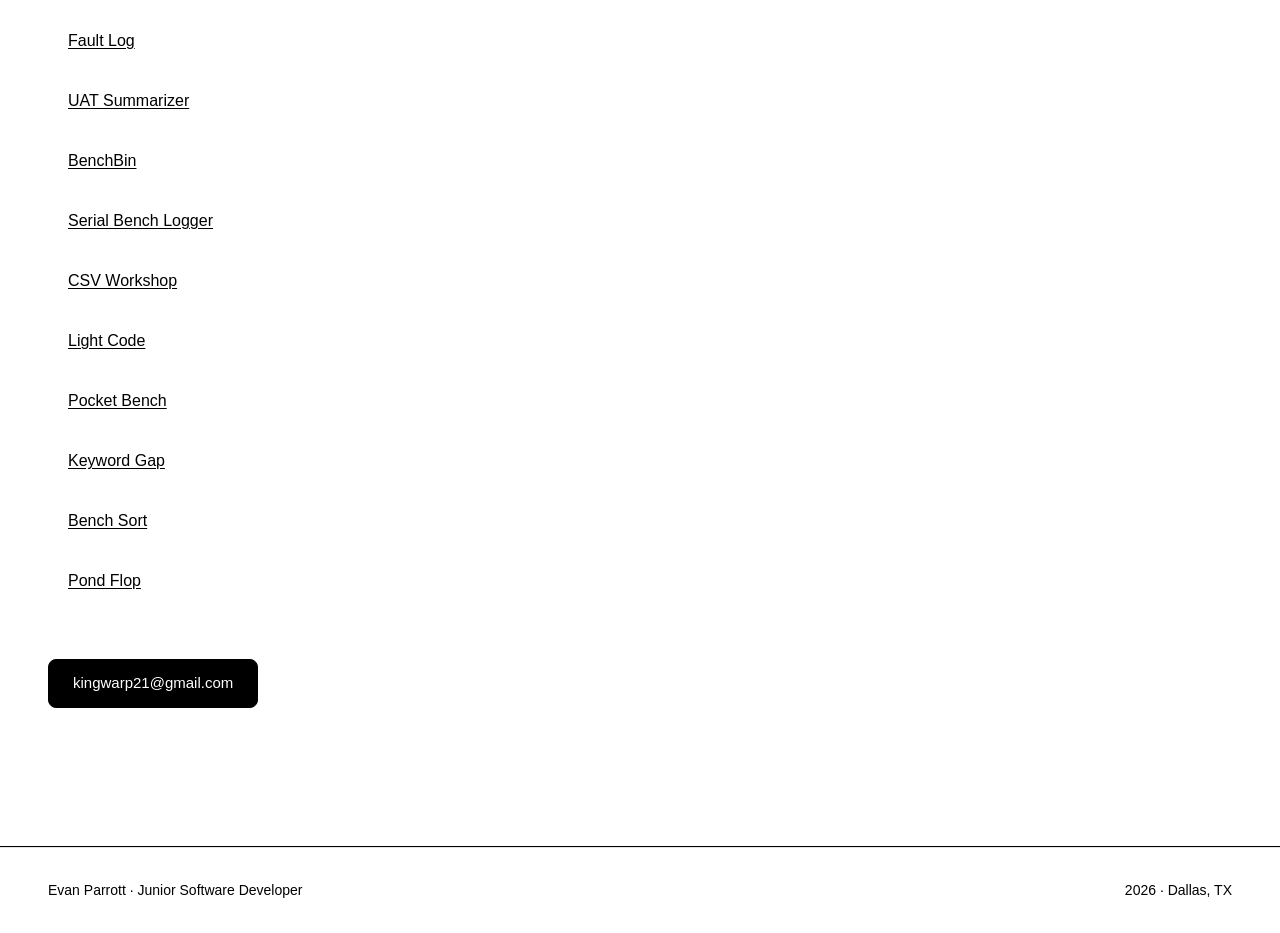
==== commit d437fa6c: "Add Pond Flop with a live Play link" ====
--- a/freelance/index.html
+++ b/freelance/index.html
@@ -107,6 +107,7 @@
               <li><a href="https://evan-thedev.github.io/pocket-bench/">Pocket Bench</a></li>
               <li><a href="https://evan-thedev.github.io/keyword-gap/">Keyword Gap</a></li>
               <li><a href="https://evan-thedev.github.io/bench-sort/">Bench Sort</a></li>
+              <li><a href="https://evan-thedev.github.io/pond-flop/">Pond Flop</a></li>
             </ul>
           </div>
 
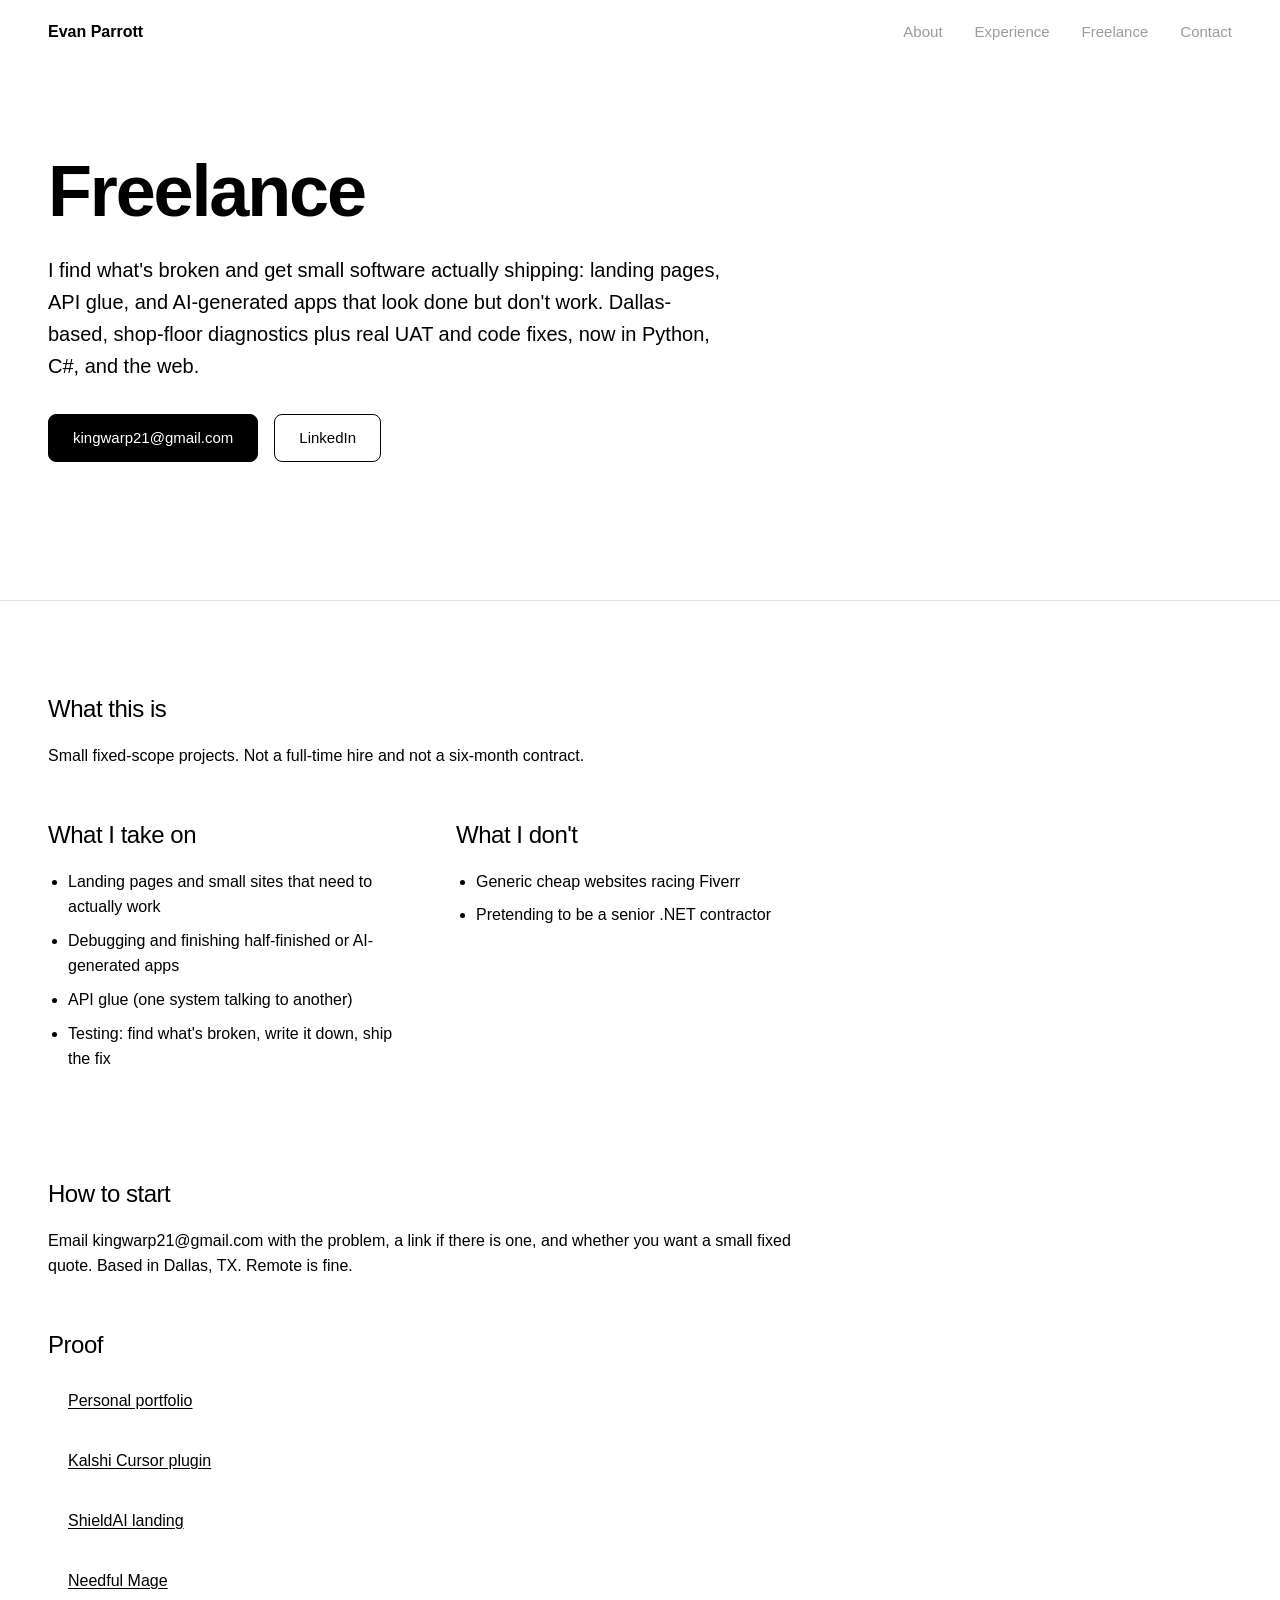
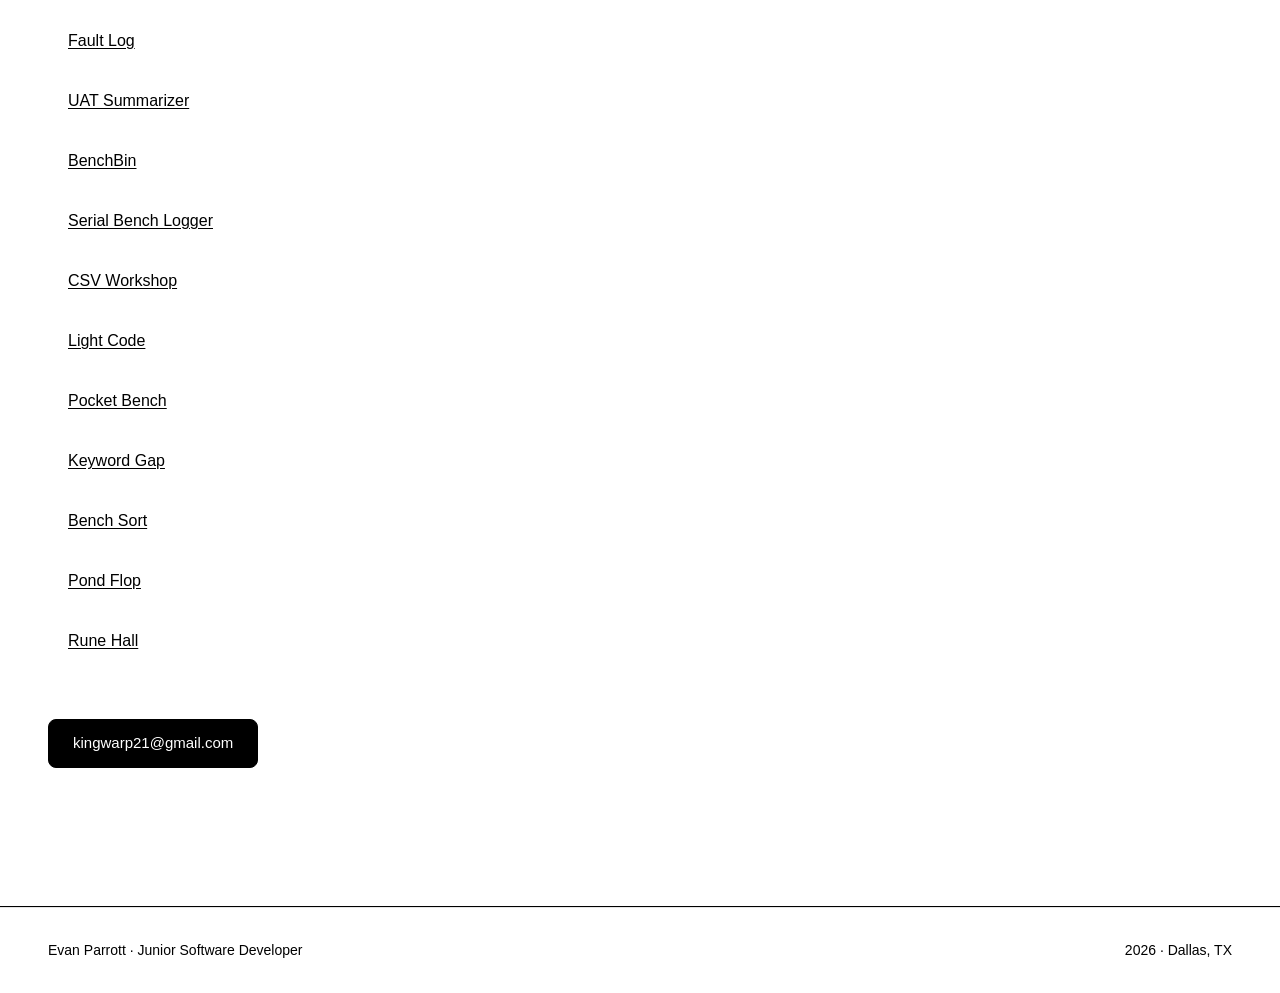
==== commit 80491070: "Add Rune Hall with a live Play link" ====
--- a/freelance/index.html
+++ b/freelance/index.html
@@ -108,6 +108,7 @@
               <li><a href="https://evan-thedev.github.io/keyword-gap/">Keyword Gap</a></li>
               <li><a href="https://evan-thedev.github.io/bench-sort/">Bench Sort</a></li>
               <li><a href="https://evan-thedev.github.io/pond-flop/">Pond Flop</a></li>
+              <li><a href="https://evan-thedev.github.io/rune-hall/">Rune Hall</a></li>
             </ul>
           </div>
 
